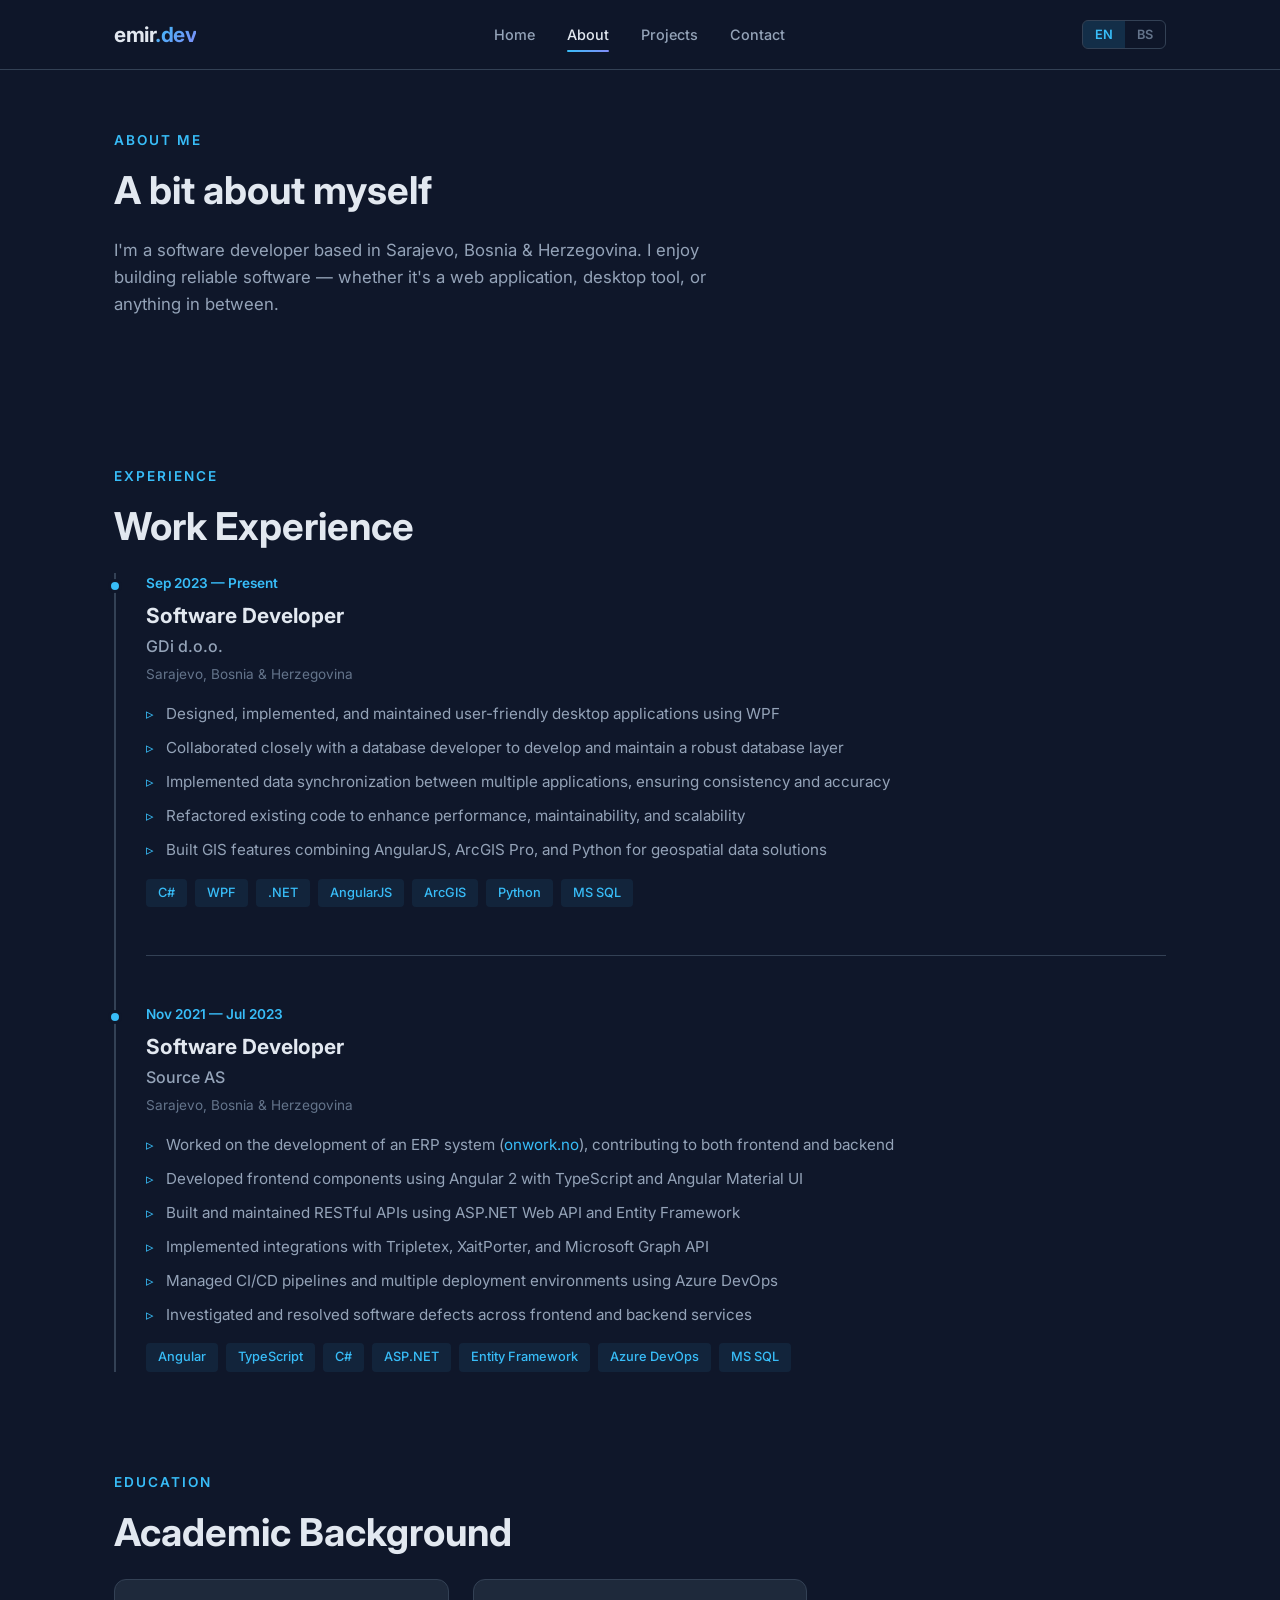
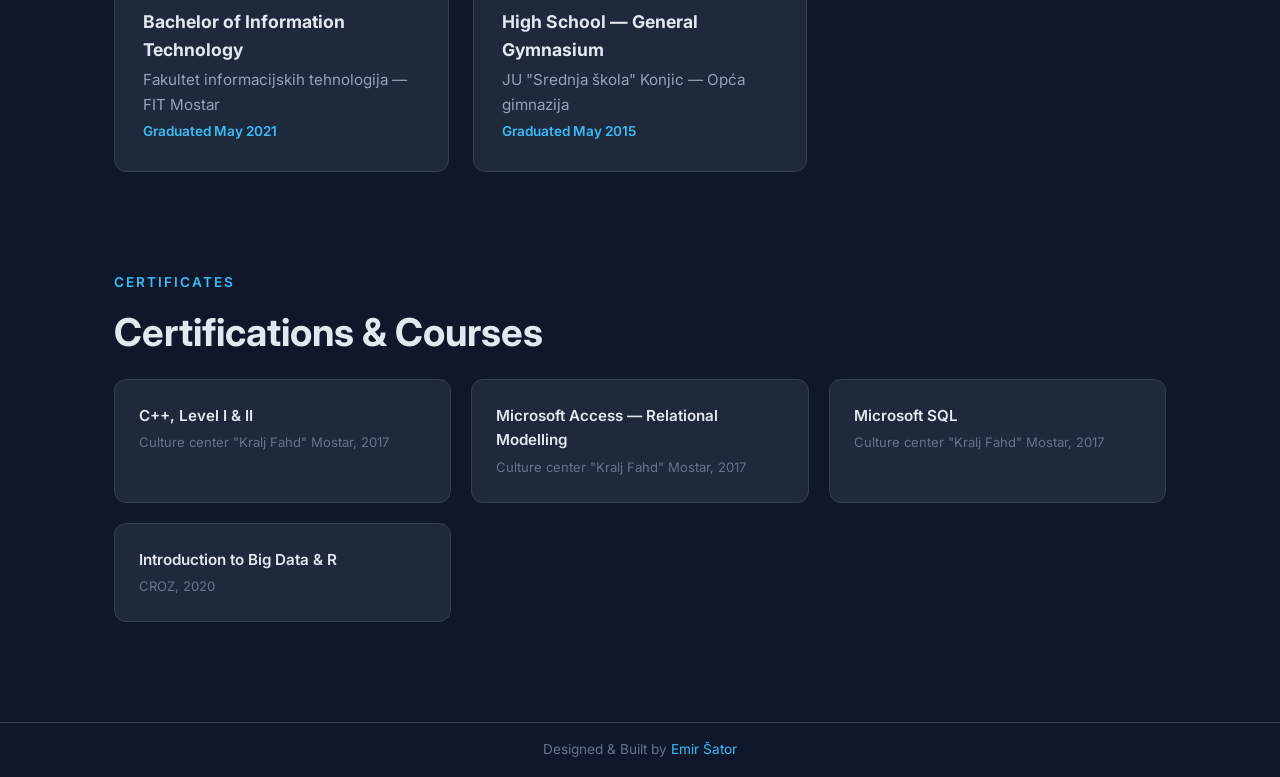
==== about.html @ c82bd1a4 "added portofolio project files" ====
<!DOCTYPE html>
<html lang="en">
<head>
  <meta charset="UTF-8">
  <meta name="viewport" content="width=device-width, initial-scale=1.0">
  <title>About — Emir Šator</title>
  <meta name="description" content="About Emir Šator — experience, education, and skills.">
  <link rel="stylesheet" href="css/style.css">
  <link rel="icon" href="data:image/svg+xml,<svg xmlns='http://www.w3.org/2000/svg' viewBox='0 0 100 100'><text y='.9em' font-size='90'>E</text></svg>">
</head>
<body>

  <!-- Navigation -->
  <nav class="navbar">
    <div class="container">
      <a href="index.html" class="nav-logo">emir<span>.dev</span></a>
      <div class="nav-links">
        <a href="index.html" data-i18n="nav.home">Home</a>
        <a href="about.html" data-i18n="nav.about">About</a>
        <a href="projects.html" data-i18n="nav.projects">Projects</a>
        <a href="contact.html" data-i18n="nav.contact">Contact</a>
      </div>
      <div class="nav-right">
        <div class="lang-switcher">
          <button class="lang-btn active" data-lang="en">EN</button>

          <button class="lang-btn" data-lang="bs">BS</button>
        </div>
        <button class="nav-toggle" aria-label="Toggle navigation">
          <span></span>
          <span></span>
          <span></span>
        </button>
      </div>
    </div>
  </nav>

  <!-- About Intro -->
  <section class="section section-first">
    <div class="container">
      <p class="section-label fade-in" data-i18n="about.label">About Me</p>
      <h1 class="section-title fade-in" data-i18n="about.title">A bit about myself</h1>
      <p class="section-subtitle fade-in" data-i18n="about.desc">
        I'm a software developer based in Sarajevo, Bosnia & Herzegovina. I enjoy building
        reliable software — whether it's a web application, desktop tool, or anything in between.
      </p>
    </div>
  </section>

  <!-- Experience -->
  <section class="section section-continuation">
    <div class="container">
      <p class="section-label fade-in" data-i18n="exp.label">Experience</p>
      <h2 class="section-title fade-in" data-i18n="exp.title">Work Experience</h2>

      <div class="timeline">
        <div class="timeline-item fade-in">
          <div class="timeline-date" data-i18n="exp.gdi.date">Sep 2023 — Present</div>
          <div class="timeline-role" data-i18n="exp.gdi.role">Software Developer</div>
          <div class="timeline-company">GDi d.o.o.</div>
          <div class="timeline-location" data-i18n="exp.gdi.location">Sarajevo, Bosnia & Herzegovina</div>
          <ul class="timeline-desc">
            <li data-i18n="exp.gdi.1">Designed, implemented, and maintained user-friendly desktop applications using WPF</li>
            <li data-i18n="exp.gdi.2">Collaborated closely with a database developer to develop and maintain a robust database layer</li>
            <li data-i18n="exp.gdi.3">Implemented data synchronization between multiple applications, ensuring consistency and accuracy</li>
            <li data-i18n="exp.gdi.4">Refactored existing code to enhance performance, maintainability, and scalability</li>
            <li data-i18n="exp.gdi.5">Built GIS features combining AngularJS, ArcGIS Pro, and Python for geospatial data solutions</li>
          </ul>
          <div class="timeline-tech">
            <span>C#</span>
            <span>WPF</span>
            <span>.NET</span>
            <span>AngularJS</span>
            <span>ArcGIS</span>
            <span>Python</span>
            <span>MS SQL</span>
          </div>
        </div>

        <div class="timeline-item fade-in">
          <div class="timeline-date" data-i18n="exp.source.date">Nov 2021 — Jul 2023</div>
          <div class="timeline-role" data-i18n="exp.source.role">Software Developer</div>
          <div class="timeline-company">Source AS</div>
          <div class="timeline-location" data-i18n="exp.source.location">Sarajevo, Bosnia & Herzegovina</div>
          <ul class="timeline-desc">
            <li data-i18n-html="exp.source.1">Worked on the development of an ERP system (<a href="https://www.onwork.no" target="_blank" rel="noopener">onwork.no</a>), contributing to both frontend and backend</li>
            <li data-i18n="exp.source.2">Developed frontend components using Angular 2 with TypeScript and Angular Material UI</li>
            <li data-i18n="exp.source.3">Built and maintained RESTful APIs using ASP.NET Web API and Entity Framework</li>
            <li data-i18n="exp.source.4">Implemented integrations with Tripletex, XaitPorter, and Microsoft Graph API</li>
            <li data-i18n="exp.source.5">Managed CI/CD pipelines and multiple deployment environments using Azure DevOps</li>
            <li data-i18n="exp.source.6">Investigated and resolved software defects across frontend and backend services</li>
          </ul>
          <div class="timeline-tech">
            <span>Angular</span>
            <span>TypeScript</span>
            <span>C#</span>
            <span>ASP.NET</span>
            <span>Entity Framework</span>
            <span>Azure DevOps</span>
            <span>MS SQL</span>
          </div>
        </div>
      </div>
    </div>
  </section>

  <!-- Education -->
  <section class="section section-continuation">
    <div class="container">
      <p class="section-label fade-in" data-i18n="edu.label">Education</p>
      <h2 class="section-title fade-in" data-i18n="edu.title">Academic Background</h2>

      <div class="education-grid">
        <div class="edu-card fade-in">
          <h3 data-i18n="edu.fit.degree">Bachelor of Information Technology</h3>
          <p class="school">Fakultet informacijskih tehnologija — FIT Mostar</p>
          <p class="year" data-i18n="edu.fit.year">Graduated May 2021</p>
        </div>
        <div class="edu-card fade-in">
          <h3 data-i18n="edu.hs.degree">High School — General Gymnasium</h3>
          <p class="school">JU "Srednja škola" Konjic — Opća gimnazija</p>
          <p class="year" data-i18n="edu.hs.year">Graduated May 2015</p>
        </div>
      </div>
    </div>
  </section>

  <!-- Certificates -->
  <section class="section section-continuation">
    <div class="container">
      <p class="section-label fade-in" data-i18n="cert.label">Certificates</p>
      <h2 class="section-title fade-in" data-i18n="cert.title">Certifications & Courses</h2>

      <div class="certs-grid">
        <div class="cert-card fade-in">
          <h4>C++, Level I & II</h4>
          <p>Culture center "Kralj Fahd" Mostar, 2017</p>
        </div>
        <div class="cert-card fade-in">
          <h4>Microsoft Access — Relational Modelling</h4>
          <p>Culture center "Kralj Fahd" Mostar, 2017</p>
        </div>
        <div class="cert-card fade-in">
          <h4>Microsoft SQL</h4>
          <p>Culture center "Kralj Fahd" Mostar, 2017</p>
        </div>
        <div class="cert-card fade-in">
          <h4>Introduction to Big Data & R</h4>
          <p>CROZ, 2020</p>
        </div>
      </div>
    </div>
  </section>

  <!-- Footer -->
  <footer class="footer">
    <div class="container">
      <p data-i18n-html="footer.credit">Designed & Built by <a href="https://github.com/emir-sator">Emir Šator</a></p>
    </div>
  </footer>

  <script src="js/main.js"></script>
</body>
</html>
---- css/style.css ----
/* ========================================
   Emir Šator — Portfolio
   ======================================== */

@import url('https://fonts.googleapis.com/css2?family=Inter:wght@300;400;500;600;700;800&display=swap');

/* ---------- CSS Variables ---------- */
:root {
  --bg-primary: #0f172a;
  --bg-secondary: #1e293b;
  --bg-card: #1e293b;
  --bg-card-hover: #334155;
  --text-primary: #e2e8f0;
  --text-secondary: #94a3b8;
  --text-muted: #64748b;
  --accent: #38bdf8;
  --accent-hover: #7dd3fc;
  --accent-glow: rgba(56, 189, 248, 0.15);
  --border: #334155;
  --gradient-start: #38bdf8;
  --gradient-end: #818cf8;
  --nav-height: 70px;
  --max-width: 1100px;
  --radius: 12px;
  --transition: 0.3s ease;
}

/* ---------- Reset ---------- */
*, *::before, *::after {
  margin: 0;
  padding: 0;
  box-sizing: border-box;
}

html {
  scroll-behavior: smooth;
  scroll-padding-top: var(--nav-height);
}

body {
  font-family: 'Inter', -apple-system, BlinkMacSystemFont, sans-serif;
  background: var(--bg-primary);
  color: var(--text-primary);
  line-height: 1.6;
  overflow-x: hidden;
}

a {
  color: var(--accent);
  text-decoration: none;
  transition: color var(--transition);
}

a:hover {
  color: var(--accent-hover);
}

img {
  max-width: 100%;
  display: block;
}

ul {
  list-style: none;
}

.container {
  width: 100%;
  max-width: var(--max-width);
  margin: 0 auto;
  padding: 0 24px;
}

/* ---------- Navigation ---------- */
.navbar {
  position: fixed;
  top: 0;
  left: 0;
  right: 0;
  height: var(--nav-height);
  background: rgba(15, 23, 42, 0.85);
  backdrop-filter: blur(12px);
  -webkit-backdrop-filter: blur(12px);
  border-bottom: 1px solid var(--border);
  z-index: 1000;
  display: flex;
  align-items: center;
}

.navbar .container {
  display: flex;
  align-items: center;
  justify-content: space-between;
}

.nav-logo {
  font-size: 1.3rem;
  font-weight: 700;
  color: var(--text-primary);
  letter-spacing: -0.5px;
}

.nav-logo span {
  background: linear-gradient(135deg, var(--gradient-start), var(--gradient-end));
  -webkit-background-clip: text;
  -webkit-text-fill-color: transparent;
  background-clip: text;
}

.nav-links {
  display: flex;
  gap: 32px;
  align-items: center;
}

.nav-links a {
  color: var(--text-secondary);
  font-size: 0.9rem;
  font-weight: 500;
  position: relative;
  padding: 4px 0;
}

.nav-links a::after {
  content: '';
  position: absolute;
  bottom: -2px;
  left: 0;
  width: 0;
  height: 2px;
  background: linear-gradient(90deg, var(--gradient-start), var(--gradient-end));
  border-radius: 1px;
  transition: width var(--transition);
}

.nav-links a:hover,
.nav-links a.active {
  color: var(--text-primary);
}

.nav-links a:hover::after,
.nav-links a.active::after {
  width: 100%;
}

.nav-right {
  display: flex;
  align-items: center;
  gap: 12px;
}

.nav-toggle {
  display: none;
  flex-direction: column;
  gap: 5px;
  cursor: pointer;
  background: none;
  border: none;
  padding: 4px;
}

.nav-toggle span {
  display: block;
  width: 24px;
  height: 2px;
  background: var(--text-primary);
  border-radius: 2px;
  transition: var(--transition);
}

/* ---------- Hero ---------- */
.hero {
  min-height: 100vh;
  display: flex;
  align-items: center;
  padding-top: var(--nav-height);
  position: relative;
  overflow: hidden;
}

.hero-compact {
  min-height: 100vh;
  padding-top: var(--nav-height);
  padding-bottom: 8px;
  display: flex;
  align-items: center;
}

.hero-compact .hero-content {
  max-width: 100%;
}

.hero-compact .hero-name {
  font-size: clamp(2rem, 5vw, 3rem);
  margin-bottom: 4px;
}

.hero-compact .hero-title {
  font-size: clamp(1rem, 2.5vw, 1.4rem);
  margin-bottom: 12px;
}

.hero-compact .hero-desc {
  font-size: 0.95rem;
  margin-bottom: 16px;
  line-height: 1.5;
}

.hero-compact .hero-greeting {
  margin-bottom: 6px;
}

.hero-compact .btn {
  padding: 10px 22px;
  font-size: 0.88rem;
}

.home-skills {
  margin-top: 80px;
}

.hero-compact .skills-grid {
  gap: 16px;
}

.hero-compact .skill-category {
  padding: 16px 20px;
}

.hero-compact .skill-category-icon {
  font-size: 1.3rem;
  margin-bottom: 8px;
}

.hero-compact .skill-category h3 {
  font-size: 0.95rem;
  margin-bottom: 10px;
}

.hero-compact .skill-tag {
  padding: 4px 10px;
  font-size: 0.78rem;
}

.hero-compact .skill-tags {
  gap: 6px;
}

.hero::before {
  content: '';
  position: absolute;
  top: -50%;
  right: -30%;
  width: 600px;
  height: 600px;
  background: radial-gradient(circle, var(--accent-glow) 0%, transparent 70%);
  pointer-events: none;
}

.hero-content {
  max-width: 700px;
}

.hero-greeting {
  font-size: 1rem;
  font-weight: 500;
  color: var(--accent);
  margin-bottom: 12px;
  letter-spacing: 1px;
}

.hero-name {
  font-size: clamp(2.5rem, 6vw, 4rem);
  font-weight: 800;
  line-height: 1.1;
  margin-bottom: 8px;
}

.hero-title {
  font-size: clamp(1.2rem, 3vw, 1.8rem);
  font-weight: 600;
  color: var(--text-secondary);
  margin-bottom: 24px;
}

.hero-desc {
  font-size: 1.05rem;
  color: var(--text-secondary);
  max-width: 540px;
  margin-bottom: 36px;
  line-height: 1.7;
}

.hero-buttons {
  display: flex;
  gap: 16px;
  flex-wrap: wrap;
}

.btn {
  display: inline-flex;
  align-items: center;
  gap: 8px;
  padding: 12px 28px;
  border-radius: 8px;
  font-size: 0.95rem;
  font-weight: 600;
  cursor: pointer;
  transition: all var(--transition);
  border: none;
  font-family: inherit;
}

.btn-primary {
  background: linear-gradient(135deg, var(--gradient-start), var(--gradient-end));
  color: var(--bg-primary);
}

.btn-primary:hover {
  transform: translateY(-2px);
  box-shadow: 0 8px 25px rgba(56, 189, 248, 0.3);
  color: var(--bg-primary);
}

.btn-outline {
  background: transparent;
  color: var(--accent);
  border: 1.5px solid var(--accent);
}

.btn-outline:hover {
  background: var(--accent-glow);
  transform: translateY(-2px);
  color: var(--accent);
}

/* ---------- Section Common ---------- */
.section {
  padding: 100px 0;
}

.section-first {
  padding-top: calc(var(--nav-height) + 60px);
}

.section-continuation {
  padding-top: 0;
}

.btn-full {
  width: 100%;
  justify-content: center;
}

.section-label {
  font-size: 0.85rem;
  font-weight: 600;
  color: var(--accent);
  text-transform: uppercase;
  letter-spacing: 2px;
  margin-bottom: 8px;
}

.section-title {
  font-size: clamp(1.8rem, 4vw, 2.4rem);
  font-weight: 700;
  margin-bottom: 16px;
}

.section-subtitle {
  font-size: 1.05rem;
  color: var(--text-secondary);
  max-width: 600px;
  margin-bottom: 48px;
}

/* ---------- Skills ---------- */
.skills-grid {
  display: grid;
  grid-template-columns: repeat(auto-fill, minmax(280px, 1fr));
  gap: 24px;
}

.skill-category {
  background: var(--bg-card);
  border: 1px solid var(--border);
  border-radius: var(--radius);
  padding: 28px;
  transition: all var(--transition);
}

.skill-category:hover {
  border-color: var(--accent);
  transform: translateY(-4px);
  box-shadow: 0 8px 30px rgba(0, 0, 0, 0.3);
}

.skill-category-icon {
  font-size: 1.8rem;
  margin-bottom: 16px;
}

.skill-category h3 {
  font-size: 1.1rem;
  font-weight: 600;
  margin-bottom: 16px;
}

.skill-tags {
  display: flex;
  flex-wrap: wrap;
  gap: 8px;
}

.skill-tag {
  padding: 6px 14px;
  background: rgba(56, 189, 248, 0.1);
  border: 1px solid rgba(56, 189, 248, 0.2);
  border-radius: 20px;
  font-size: 0.82rem;
  color: var(--accent);
  font-weight: 500;
}

/* ---------- Experience Timeline ---------- */
.timeline {
  position: relative;
  padding-left: 32px;
}

.timeline::before {
  content: '';
  position: absolute;
  left: 0;
  top: 0;
  bottom: 0;
  width: 2px;
  background: var(--border);
}

.timeline-item {
  position: relative;
  margin-bottom: 48px;
  padding-bottom: 48px;
  border-bottom: 1px solid var(--border);
}

.timeline-item:last-child {
  margin-bottom: 0;
  padding-bottom: 0;
  border-bottom: none;
}

.timeline-item::before {
  content: '';
  position: absolute;
  left: -38px;
  top: 6px;
  width: 14px;
  height: 14px;
  background: var(--accent);
  border-radius: 50%;
  border: 3px solid var(--bg-primary);
}

.timeline-date {
  font-size: 0.85rem;
  color: var(--accent);
  font-weight: 600;
  margin-bottom: 4px;
}

.timeline-role {
  font-size: 1.3rem;
  font-weight: 700;
  margin-bottom: 2px;
}

.timeline-company {
  font-size: 1rem;
  color: var(--text-secondary);
  font-weight: 500;
  margin-bottom: 4px;
}

.timeline-location {
  font-size: 0.85rem;
  color: var(--text-muted);
  margin-bottom: 16px;
}

.timeline-desc {
  color: var(--text-secondary);
  font-size: 0.95rem;
  line-height: 1.7;
}

.timeline-desc li {
  margin-bottom: 8px;
  padding-left: 20px;
  position: relative;
}

.timeline-desc li::before {
  content: '▹';
  position: absolute;
  left: 0;
  color: var(--accent);
}

.timeline-tech {
  display: flex;
  flex-wrap: wrap;
  gap: 8px;
  margin-top: 16px;
}

.timeline-tech span {
  padding: 4px 12px;
  background: rgba(56, 189, 248, 0.08);
  border-radius: 4px;
  font-size: 0.8rem;
  color: var(--accent);
  font-weight: 500;
}

/* ---------- Education ---------- */
.education-grid {
  display: grid;
  grid-template-columns: repeat(auto-fill, minmax(320px, 1fr));
  gap: 24px;
}

.edu-card {
  background: var(--bg-card);
  border: 1px solid var(--border);
  border-radius: var(--radius);
  padding: 28px;
  transition: all var(--transition);
}

.edu-card:hover {
  border-color: var(--accent);
  transform: translateY(-4px);
}

.edu-card h3 {
  font-size: 1.1rem;
  font-weight: 700;
  margin-bottom: 4px;
}

.edu-card .school {
  font-size: 0.95rem;
  color: var(--text-secondary);
  margin-bottom: 4px;
}

.edu-card .year {
  font-size: 0.85rem;
  color: var(--accent);
  font-weight: 600;
}

/* ---------- Projects ---------- */
.projects-grid {
  display: grid;
  grid-template-columns: repeat(auto-fill, minmax(340px, 1fr));
  gap: 28px;
}

.project-card {
  background: var(--bg-card);
  border: 1px solid var(--border);
  border-radius: var(--radius);
  overflow: hidden;
  transition: all var(--transition);
  display: flex;
  flex-direction: column;
}

.project-card:hover {
  border-color: var(--accent);
  transform: translateY(-6px);
  box-shadow: 0 12px 40px rgba(0, 0, 0, 0.3);
}

.project-image {
  width: 100%;
  height: 200px;
  background: var(--bg-secondary);
  display: flex;
  align-items: center;
  justify-content: center;
  font-size: 3rem;
  border-bottom: 1px solid var(--border);
  overflow: hidden;
}

.project-image img {
  width: auto;
  height: 60%;
  max-width: 80%;
  object-fit: contain;
}

.project-body {
  padding: 24px;
  flex: 1;
  display: flex;
  flex-direction: column;
}

.project-type {
  font-size: 0.8rem;
  color: var(--accent);
  font-weight: 600;
  text-transform: uppercase;
  letter-spacing: 1px;
  margin-bottom: 8px;
}

.project-body h3 {
  font-size: 1.25rem;
  font-weight: 700;
  margin-bottom: 12px;
}

.project-body p {
  color: var(--text-secondary);
  font-size: 0.92rem;
  line-height: 1.65;
  margin-bottom: 20px;
  flex: 1;
}

.project-tech {
  display: flex;
  flex-wrap: wrap;
  gap: 8px;
  margin-bottom: 20px;
}

.project-tech span {
  padding: 4px 12px;
  background: rgba(56, 189, 248, 0.08);
  border-radius: 4px;
  font-size: 0.78rem;
  color: var(--accent);
  font-weight: 500;
}

.project-links {
  display: flex;
  gap: 16px;
}

.project-links a {
  display: inline-flex;
  align-items: center;
  gap: 6px;
  font-size: 0.85rem;
  font-weight: 500;
}

.project-links a svg {
  width: 18px;
  height: 18px;
}

/* ---------- Certificates ---------- */
.certs-grid {
  display: grid;
  grid-template-columns: repeat(auto-fill, minmax(260px, 1fr));
  gap: 20px;
}

.cert-card {
  background: var(--bg-card);
  border: 1px solid var(--border);
  border-radius: var(--radius);
  padding: 24px;
  transition: all var(--transition);
}

.cert-card:hover {
  border-color: var(--accent);
}

.cert-card h4 {
  font-size: 0.95rem;
  font-weight: 600;
  margin-bottom: 4px;
}

.cert-card p {
  font-size: 0.82rem;
  color: var(--text-muted);
}

/* ---------- Contact ---------- */
.contact-grid {
  display: grid;
  grid-template-columns: 1fr 1fr;
  gap: 72px;
  align-items: center;
}

.contact-info {
  display: flex;
  flex-direction: column;
  gap: 24px;
}

.contact-item {
  display: flex;
  align-items: flex-start;
  gap: 16px;
}

.contact-icon {
  width: 48px;
  height: 48px;
  background: var(--accent-glow);
  border-radius: 12px;
  display: flex;
  align-items: center;
  justify-content: center;
  flex-shrink: 0;
}

.contact-icon svg {
  width: 22px;
  height: 22px;
  fill: var(--accent);
}

.contact-item h4 {
  font-size: 0.95rem;
  font-weight: 600;
  margin-bottom: 2px;
}

.contact-item p,
.contact-item a {
  font-size: 0.9rem;
  color: var(--text-secondary);
}

.social-links {
  display: flex;
  gap: 16px;
  margin-top: 16px;
}

.social-link {
  width: 44px;
  height: 44px;
  border: 1px solid var(--border);
  border-radius: 10px;
  display: flex;
  align-items: center;
  justify-content: center;
  transition: all var(--transition);
}

.social-link:hover {
  border-color: var(--accent);
  background: var(--accent-glow);
  transform: translateY(-2px);
}

.social-link svg {
  width: 20px;
  height: 20px;
  fill: var(--text-secondary);
  transition: fill var(--transition);
}

.social-link:hover svg {
  fill: var(--accent);
}

.contact-form {
  display: flex;
  flex-direction: column;
  gap: 16px;
}

.form-group {
  display: flex;
  flex-direction: column;
  gap: 6px;
}

.form-group label {
  font-size: 0.85rem;
  font-weight: 500;
  color: var(--text-secondary);
}

.form-group input,
.form-group textarea {
  background: var(--bg-secondary);
  border: 1px solid var(--border);
  border-radius: 8px;
  padding: 12px 16px;
  color: var(--text-primary);
  font-family: inherit;
  font-size: 0.92rem;
  outline: none;
  transition: border-color var(--transition);
}

.form-group input:focus,
.form-group textarea:focus {
  border-color: var(--accent);
}

.form-group textarea {
  resize: vertical;
  min-height: 120px;
}

/* ---------- Form Validation ---------- */
.form-group label .required {
  color: #ef4444;
  margin-left: 2px;
}

.form-group input:invalid:not(:placeholder-shown),
.form-group textarea:invalid:not(:placeholder-shown),
.submitted .form-group input:invalid,
.submitted .form-group textarea:invalid {
  border-color: #ef4444;
}

.form-group input:valid:not(:placeholder-shown),
.form-group textarea:valid:not(:placeholder-shown) {
  border-color: #22c55e;
}

.form-error {
  font-size: 0.78rem;
  color: #ef4444;
  display: none;
}

.form-group input:invalid:not(:placeholder-shown) ~ .form-error,
.form-group textarea:invalid:not(:placeholder-shown) ~ .form-error,
.submitted .form-group input:invalid ~ .form-error,
.submitted .form-group textarea:invalid ~ .form-error {
  display: block;
}

.form-success {
  background: var(--accent-glow);
  border: 1px solid var(--accent);
  border-radius: var(--radius);
  padding: 14px 24px;
  color: var(--accent);
  text-align: center;
  font-weight: 600;
  font-size: 0.92rem;
  display: none;
  max-width: fit-content;
  margin: 0 auto;
}

.form-success.show {
  display: block;
}

/* ---------- Language Switcher ---------- */
.lang-switcher {
  display: flex;
  align-items: center;
  gap: 0;
  border: 1px solid var(--border);
  border-radius: 6px;
  overflow: hidden;
}

.lang-divider {
  color: var(--text-muted);
  font-size: 0.8rem;
  user-select: none;
}

.lang-btn {
  background: transparent;
  border: none;
  border-radius: 0;
  padding: 6px 12px;
  transition: all var(--transition);
  font-size: 0.8rem;
  font-weight: 600;
  color: var(--text-muted);
  cursor: pointer;
  font-family: inherit;
  transition: all var(--transition);
}

.lang-btn:hover {
  color: var(--text-primary);
}

.lang-btn.active {
  color: var(--accent);
  background: var(--accent-glow);
}

/* ---------- Footer ---------- */
.footer {
  padding: 16px 0;
  border-top: 1px solid var(--border);
  text-align: center;
}

.footer p {
  font-size: 0.85rem;
  color: var(--text-muted);
}

.footer a {
  color: var(--accent);
}

/* ---------- Animations ---------- */
.fade-in {
  opacity: 0;
  transform: translateY(24px);
  transition: opacity 0.6s ease, transform 0.6s ease;
}

.fade-in.visible {
  opacity: 1;
  transform: translateY(0);
}

/* ---------- Responsive ---------- */
@media (max-width: 680px) {
  .nav-links {
    position: fixed;
    top: var(--nav-height);
    left: 0;
    right: 0;
    background: rgba(15, 23, 42, 0.98);
    backdrop-filter: blur(12px);
    flex-direction: column;
    padding: 24px;
    gap: 20px;
    border-bottom: 1px solid var(--border);
    display: none;
  }

  .nav-links.open {
    display: flex;
  }

  .nav-toggle {
    display: flex;
  }

  .nav-toggle.active span:nth-child(1) {
    transform: rotate(45deg) translate(5px, 5px);
  }

  .nav-toggle.active span:nth-child(2) {
    opacity: 0;
  }

  .nav-toggle.active span:nth-child(3) {
    transform: rotate(-45deg) translate(5px, -5px);
  }

  .hero {
    padding-top: calc(var(--nav-height) + 32px);
    min-height: auto;
    padding-bottom: 64px;
  }

  .section {
    padding: 64px 0;
  }

  .hero-buttons {
    flex-direction: column;
  }

  .btn {
    justify-content: center;
  }

  .contact-grid {
    grid-template-columns: 1fr;
  }

  .projects-grid {
    grid-template-columns: 1fr;
  }

  .timeline {
    padding-left: 24px;
  }

  .timeline-item::before {
    left: -30px;
    width: 12px;
    height: 12px;
  }

  .home-skills {
    margin-top: 20px;
  }
}

@media (max-width: 480px) {
  .hero-name {
    font-size: 2rem;
  }

  .skills-grid {
    grid-template-columns: 1fr;
  }

  .education-grid {
    grid-template-columns: 1fr;
  }

  .certs-grid {
    grid-template-columns: 1fr;
  }
}
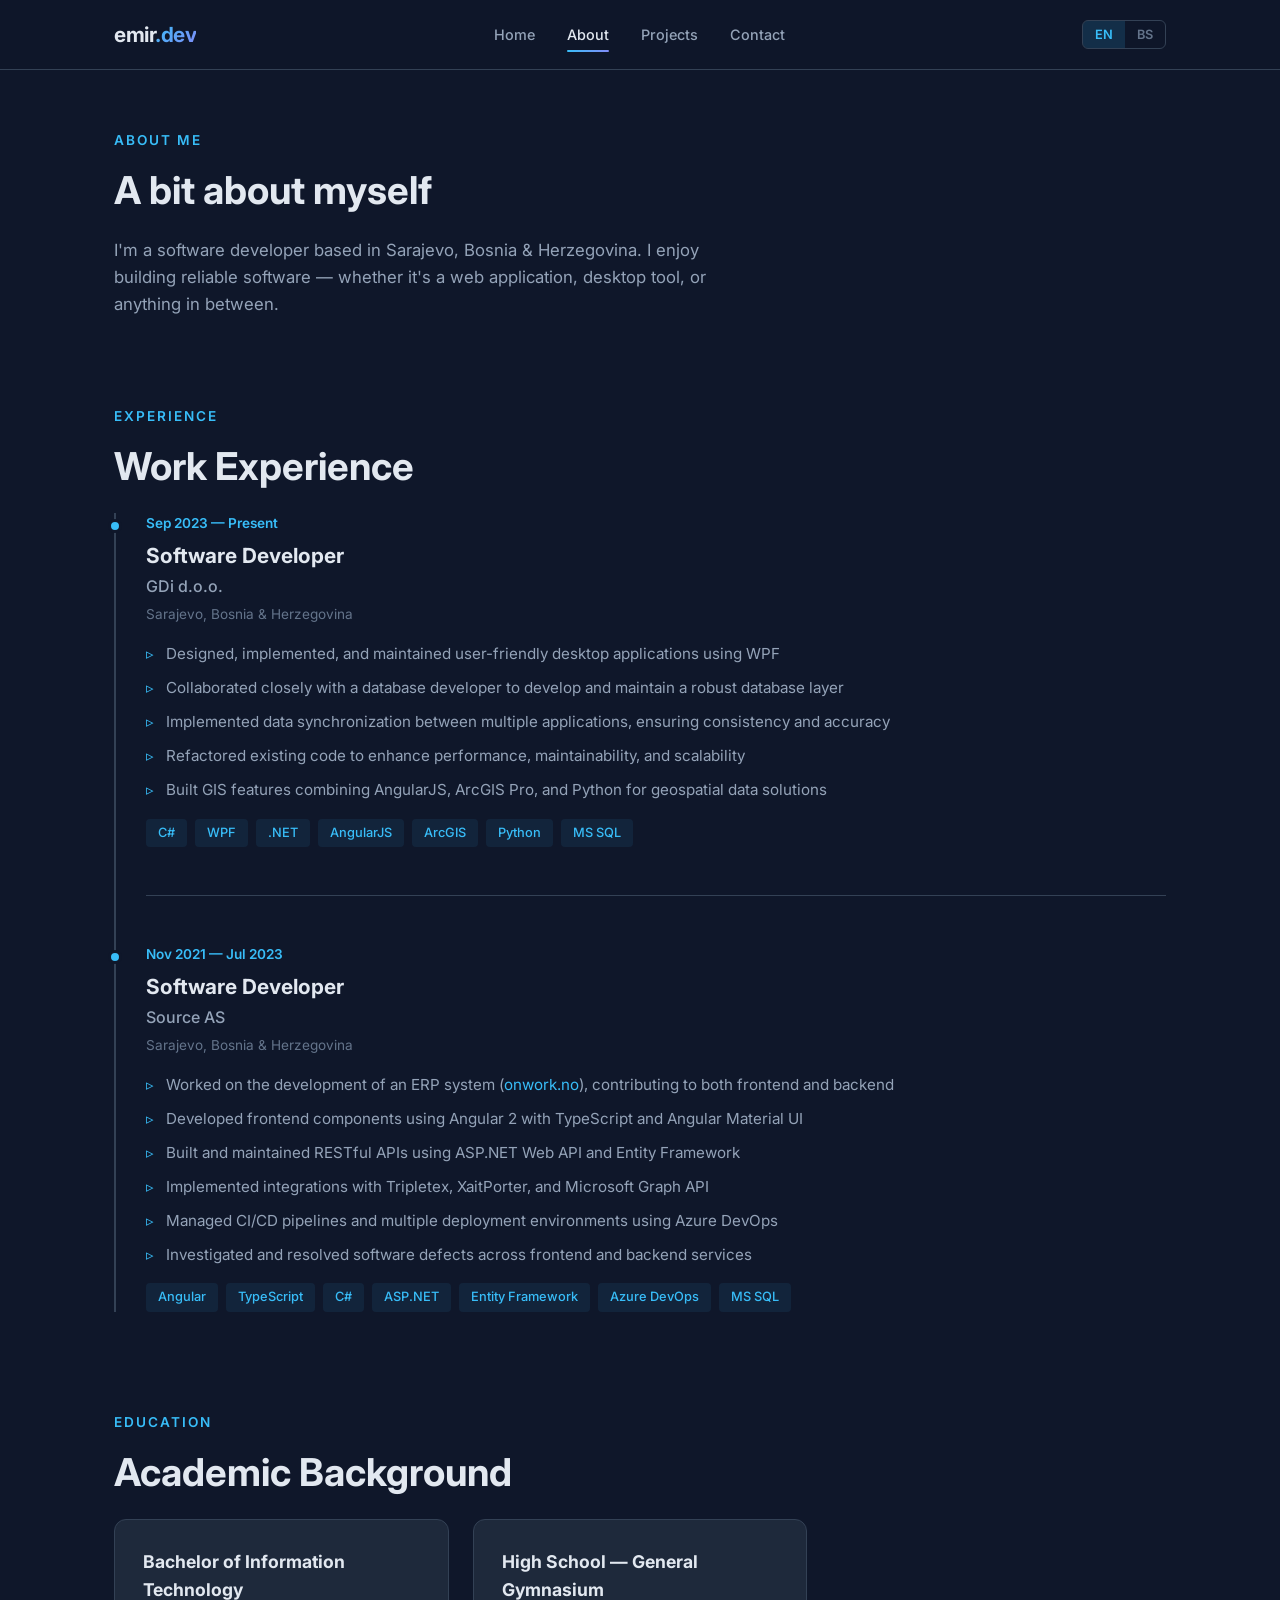
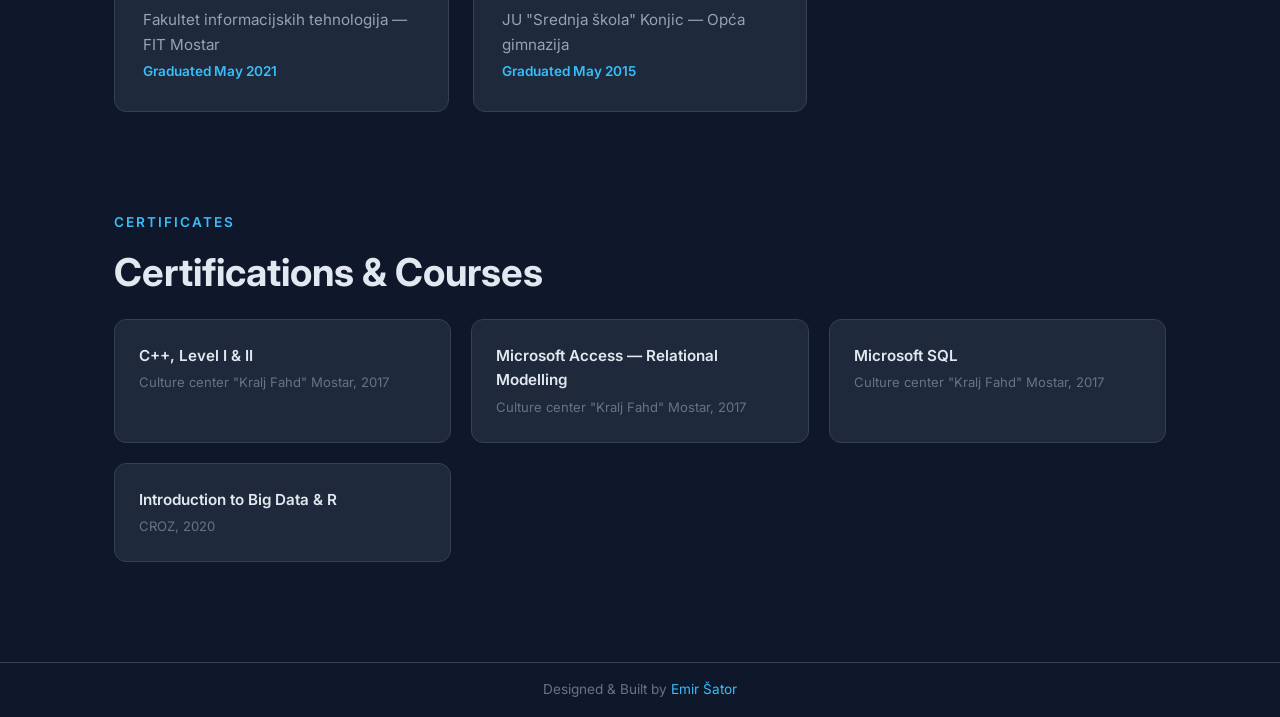
==== commit 0a9949d1: "SEO optimization" ====
--- a/about.html
+++ b/about.html
@@ -5,6 +5,11 @@
   <meta name="viewport" content="width=device-width, initial-scale=1.0">
   <title>About — Emir Šator</title>
   <meta name="description" content="About Emir Šator — experience, education, and skills.">
+  <meta name="author" content="Emir Šator">
+  <meta property="og:title" content="About — Emir Šator">
+  <meta property="og:description" content="Experience, education, and skills of Emir Šator.">
+  <meta property="og:url" content="https://emir-sator.github.io/about.html">
+  <link rel="canonical" href="https://emir-sator.github.io/about.html">
   <link rel="stylesheet" href="css/style.css">
   <link rel="icon" href="data:image/svg+xml,<svg xmlns='http://www.w3.org/2000/svg' viewBox='0 0 100 100'><text y='.9em' font-size='90'>E</text></svg>">
 </head>
--- a/css/style.css
+++ b/css/style.css
@@ -329,9 +329,9 @@
 }
 
 .btn-outline:hover {
-  background: var(--accent-glow);
-  transform: translateY(-2px);
-  color: var(--accent);
+  background: var(--accent);
+  border-color: var(--accent);
+  color: var(--bg-primary);
 }
 
 /* ---------- Section Common ---------- */
@@ -341,6 +341,7 @@
 
 .section-first {
   padding-top: calc(var(--nav-height) + 60px);
+  padding-bottom: 40px;
 }
 
 .section-continuation {
@@ -722,17 +723,20 @@
   width: 48px;
   height: 48px;
   background: var(--accent-glow);
+  border: 1px solid rgba(56, 189, 248, 0.2);
   border-radius: 12px;
   display: flex;
   align-items: center;
   justify-content: center;
   flex-shrink: 0;
+  transition: all var(--transition);
 }
 
 .contact-icon svg {
   width: 22px;
   height: 22px;
-  fill: var(--accent);
+  stroke: var(--accent);
+  fill: none;
 }
 
 .contact-item h4 {
@@ -765,9 +769,10 @@
 }
 
 .social-link:hover {
-  border-color: var(--accent);
-  background: var(--accent-glow);
-  transform: translateY(-2px);
+  border-color: transparent;
+  background: linear-gradient(135deg, var(--gradient-start), var(--gradient-end));
+  transform: translateY(-4px) scale(1.1);
+  box-shadow: 0 8px 24px rgba(56, 189, 248, 0.3);
 }
 
 .social-link svg {
@@ -778,7 +783,7 @@
 }
 
 .social-link:hover svg {
-  fill: var(--accent);
+  fill: var(--bg-primary);
 }
 
 .contact-form {
@@ -948,8 +953,8 @@
     background: rgba(15, 23, 42, 0.98);
     backdrop-filter: blur(12px);
     flex-direction: column;
-    padding: 24px;
-    gap: 20px;
+    padding: 32px 24px;
+    gap: 24px;
     border-bottom: 1px solid var(--border);
     display: none;
   }
@@ -984,6 +989,10 @@
     padding: 64px 0;
   }
 
+  .section-first {
+    padding-top: calc(var(--nav-height) + 40px);
+  }
+
   .hero-buttons {
     flex-direction: column;
   }
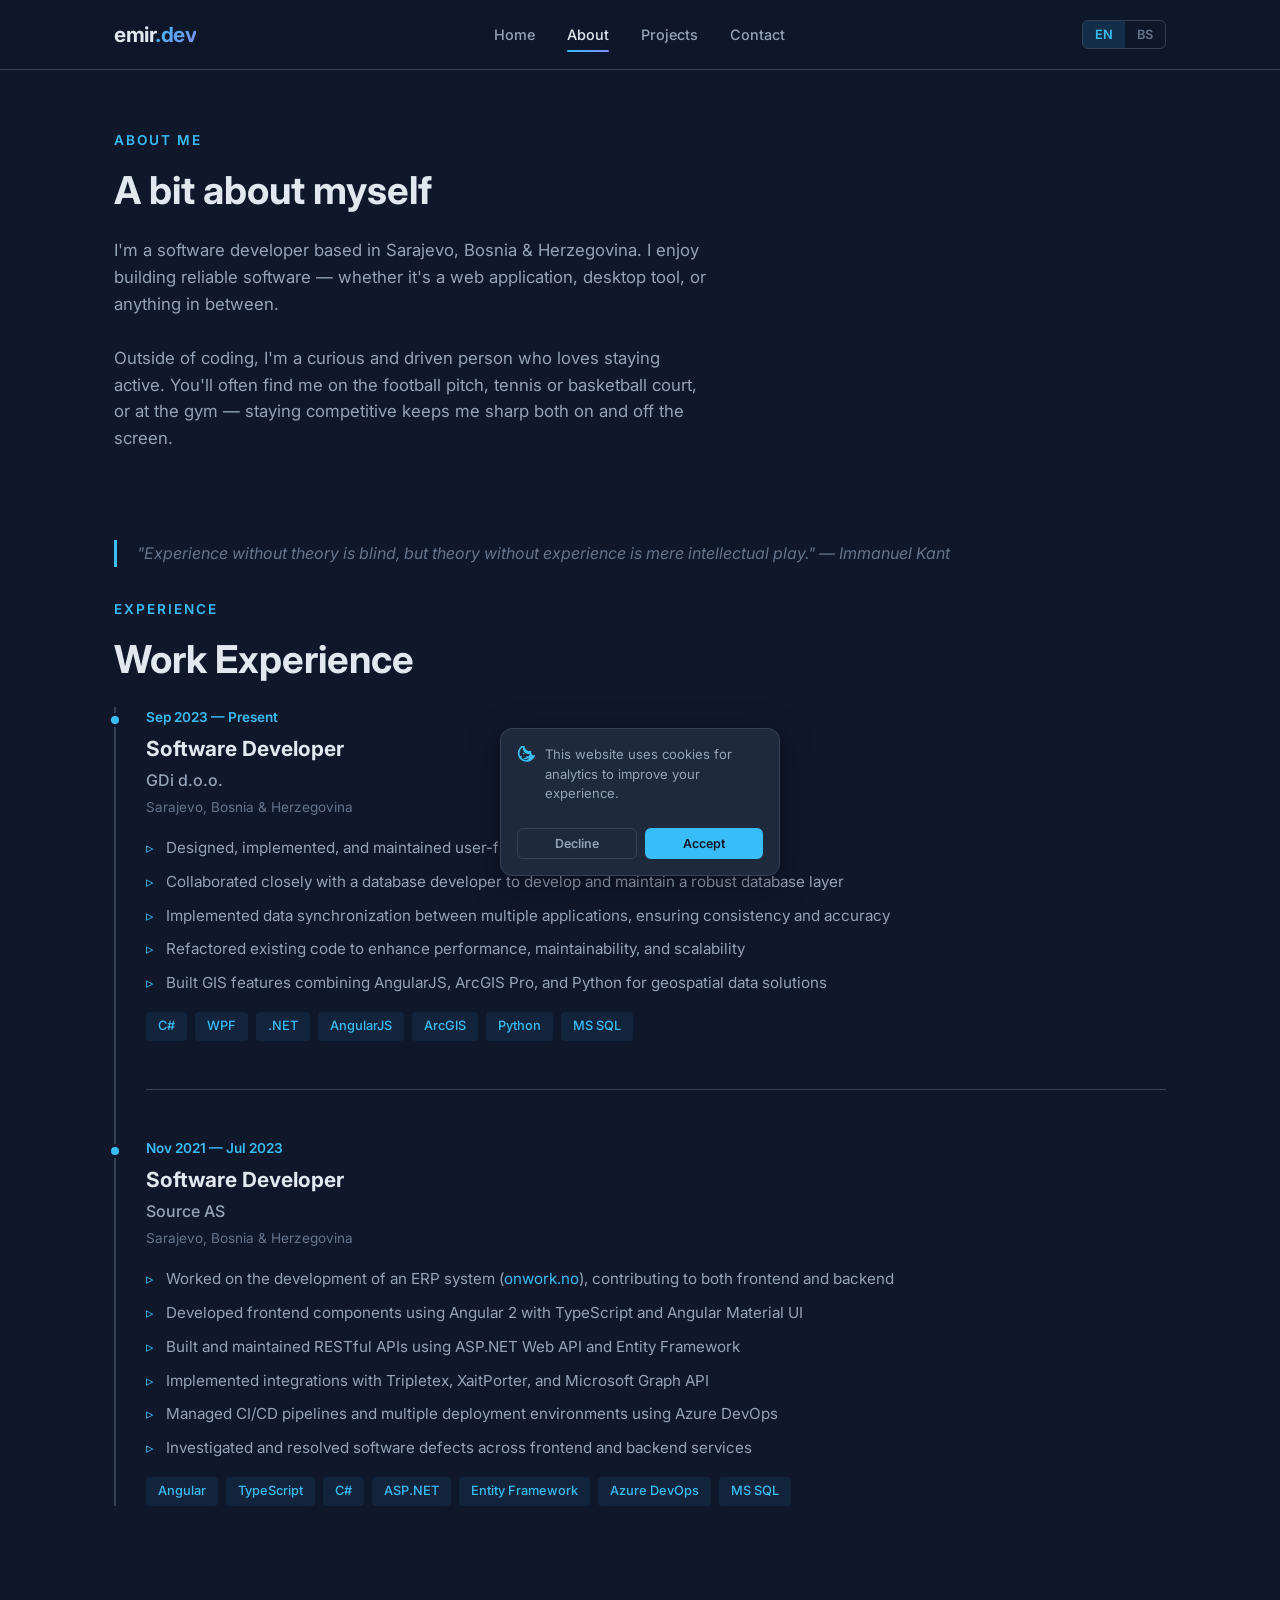
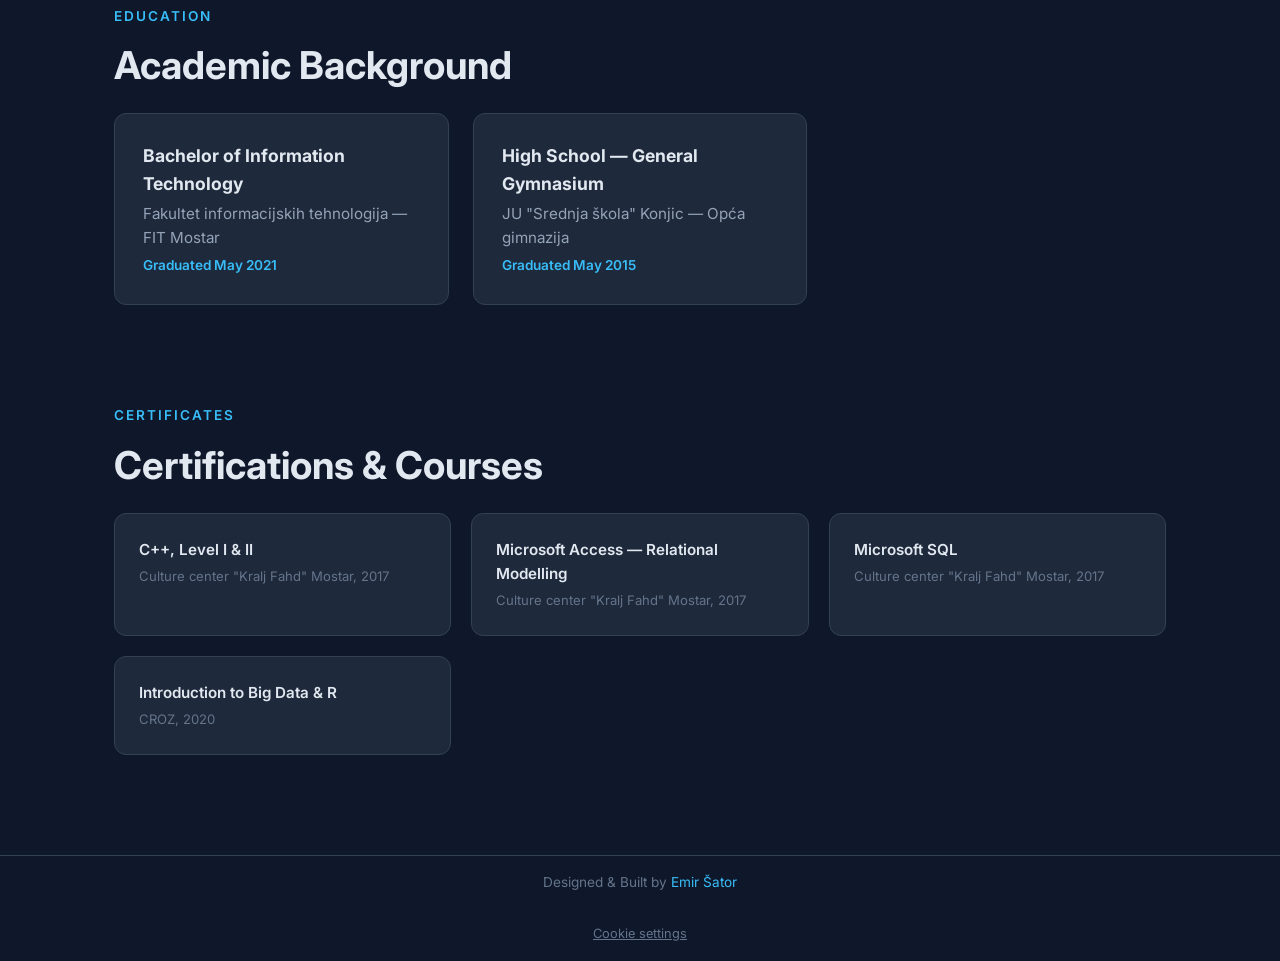
==== commit 00353cec: "added new stuff for pages, SEO changes" ====
--- a/about.html
+++ b/about.html
@@ -4,7 +4,8 @@
   <meta charset="UTF-8">
   <meta name="viewport" content="width=device-width, initial-scale=1.0">
   <title>About — Emir Šator</title>
-  <meta name="description" content="About Emir Šator — experience, education, and skills.">
+  <meta name="description" content="About Emir Šator (Emir Sator) — experience, education, and skills.">
+  <meta name="keywords" content="Emir Šator, Emir Sator, Software Developer, About, Experience, Education, Skills">
   <meta name="author" content="Emir Šator">
   <meta property="og:title" content="About — Emir Šator">
   <meta property="og:description" content="Experience, education, and skills of Emir Šator.">
@@ -45,9 +46,9 @@
     <div class="container">
       <p class="section-label fade-in" data-i18n="about.label">About Me</p>
       <h1 class="section-title fade-in" data-i18n="about.title">A bit about myself</h1>
-      <p class="section-subtitle fade-in" data-i18n="about.desc">
+      <p class="section-subtitle fade-in" data-i18n-html="about.desc">
         I'm a software developer based in Sarajevo, Bosnia & Herzegovina. I enjoy building
-        reliable software — whether it's a web application, desktop tool, or anything in between.
+        reliable software — whether it's a web application, desktop tool, or anything in between.<br><br>Outside of coding, I'm a curious and driven person who loves staying active. You'll often find me on the football pitch, tennis or basketball court, or at the gym — staying competitive keeps me sharp both on and off the screen.
       </p>
     </div>
   </section>
@@ -55,6 +56,7 @@
   <!-- Experience -->
   <section class="section section-continuation">
     <div class="container">
+      <blockquote class="section-quote fade-in" data-i18n="exp.quote">"Experience without theory is blind, but theory without experience is mere intellectual play." — Immanuel Kant</blockquote>
       <p class="section-label fade-in" data-i18n="exp.label">Experience</p>
       <h2 class="section-title fade-in" data-i18n="exp.title">Work Experience</h2>
 
--- a/css/style.css
+++ b/css/style.css
@@ -219,6 +219,13 @@
   margin-top: 80px;
 }
 
+.home-skills-title {
+  font-size: clamp(1.4rem, 3vw, 1.8rem);
+  font-weight: 700;
+  margin-bottom: 24px;
+  color: var(--text-primary);
+}
+
 .hero-compact .skills-grid {
   gap: 16px;
 }
@@ -295,6 +302,14 @@
   display: flex;
   gap: 16px;
   flex-wrap: wrap;
+  align-items: center;
+  margin-top: 50px;
+}
+
+.hero-hint {
+  font-size: 0.78rem;
+  color: var(--text-muted);
+  font-style: italic;
 }
 
 .btn {
@@ -373,6 +388,17 @@
   color: var(--text-secondary);
   max-width: 600px;
   margin-bottom: 48px;
+}
+
+/* ---------- Quote ---------- */
+.section-quote {
+  font-size: 1rem;
+  font-style: italic;
+  color: var(--text-muted);
+  border-left: 3px solid var(--accent);
+  padding-left: 20px;
+  margin-bottom: 32px;
+  line-height: 1.7;
 }
 
 /* ---------- Skills ---------- */
@@ -929,6 +955,240 @@
 
 .footer a {
   color: var(--accent);
+}
+
+/* ---------- Cookie Consent ---------- */
+.cookie-banner {
+  position: fixed;
+  bottom: 0;
+  left: 0;
+  right: 0;
+  background: var(--bg-secondary);
+  border-top: 1px solid var(--border);
+  padding: 16px 24px;
+  z-index: 2000;
+  display: none;
+  animation: slideUp 0.3s ease;
+}
+
+.cookie-banner.show {
+  display: block;
+}
+
+@keyframes slideUp {
+  from { transform: translateY(100%); }
+  to { transform: translateY(0); }
+}
+
+.cookie-banner .container {
+  display: flex;
+  align-items: center;
+  justify-content: space-between;
+  gap: 24px;
+  flex-wrap: wrap;
+}
+
+.cookie-text {
+  font-size: 0.88rem;
+  color: var(--text-secondary);
+  flex: 1;
+  min-width: 200px;
+}
+
+.cookie-text a {
+  color: var(--accent);
+  text-decoration: underline;
+}
+
+.cookie-buttons {
+  display: flex;
+  gap: 10px;
+  flex-shrink: 0;
+}
+
+.cookie-btn {
+  padding: 8px 20px;
+  border-radius: 6px;
+  font-size: 0.82rem;
+  font-weight: 600;
+  cursor: pointer;
+  border: none;
+  font-family: inherit;
+  transition: all var(--transition);
+}
+
+.cookie-btn-accept {
+  background: var(--accent);
+  color: var(--bg-primary);
+}
+
+.cookie-btn-accept:hover:not(:disabled) {
+  background: var(--accent-hover);
+}
+
+.cookie-btn-decline {
+  background: transparent;
+  color: var(--text-secondary);
+  border: 1px solid var(--border);
+}
+
+.cookie-btn-decline:hover:not(:disabled) {
+  border-color: var(--text-secondary);
+  color: var(--text-primary);
+}
+
+.cookie-btn:disabled {
+  opacity: 0.35;
+  cursor: not-allowed;
+}
+
+.cookie-settings {
+  background: none;
+  border: none;
+  color: var(--text-muted);
+  font-size: 0.8rem;
+  cursor: pointer;
+  font-family: inherit;
+  padding: 0;
+  transition: color var(--transition);
+  text-decoration: underline;
+}
+
+.cookie-settings:hover {
+  color: var(--accent);
+}
+
+/* ---------- Cookie Floating Button (mobile) ---------- */
+.cookie-fab {
+  display: none;
+  position: fixed;
+  bottom: 16px;
+  right: 16px;
+  width: 42px;
+  height: 42px;
+  border-radius: 50%;
+  background: var(--bg-secondary);
+  border: 1px solid var(--border);
+  color: var(--text-secondary);
+  cursor: pointer;
+  z-index: 1999;
+  align-items: center;
+  justify-content: center;
+  box-shadow: 0 4px 16px rgba(0, 0, 0, 0.3);
+  transition: all var(--transition);
+  font-family: inherit;
+  padding: 0;
+}
+
+.cookie-fab:hover {
+  border-color: var(--accent);
+  color: var(--accent);
+}
+
+.cookie-fab svg {
+  width: 20px;
+  height: 20px;
+  fill: currentColor;
+}
+
+.cookie-popup {
+  position: fixed;
+  bottom: 24px;
+  left: 50%;
+  transform: translateX(-50%) translateY(12px);
+  background: var(--bg-secondary);
+  border: 1px solid var(--border);
+  border-radius: var(--radius);
+  padding: 16px;
+  z-index: 2001;
+  width: 280px;
+  box-shadow: 0 8px 32px rgba(0, 0, 0, 0.4);
+  opacity: 0;
+  visibility: hidden;
+  transition: opacity 0.25s ease, transform 0.25s ease, visibility 0.25s ease;
+  pointer-events: none;
+}
+
+.cookie-popup.show {
+  opacity: 1;
+  visibility: visible;
+  transform: translateX(-50%) translateY(0);
+  pointer-events: auto;
+}
+
+.cookie-popup-text {
+  font-size: 0.82rem;
+  color: var(--text-secondary);
+  margin-bottom: 12px;
+  line-height: 1.5;
+  display: flex;
+  align-items: flex-start;
+  gap: 8px;
+}
+
+.cookie-popup-icon {
+  width: 20px;
+  height: 20px;
+  fill: var(--accent);
+  flex-shrink: 0;
+  margin-top: 1px;
+}
+
+.cookie-popup-status {
+  font-size: 0.75rem;
+  color: var(--text-muted);
+  margin-bottom: 12px;
+  display: flex;
+  align-items: center;
+  gap: 6px;
+}
+
+.cookie-popup-status .dot {
+  width: 8px;
+  height: 8px;
+  border-radius: 50%;
+  display: inline-block;
+}
+
+.cookie-popup-status .dot.accepted { background: #22c55e; }
+.cookie-popup-status .dot.declined { background: #ef4444; }
+
+.cookie-popup-buttons {
+  display: flex;
+  gap: 8px;
+}
+
+.cookie-popup-buttons .cookie-btn {
+  flex: 1;
+  padding: 7px 0;
+  font-size: 0.78rem;
+  text-align: center;
+}
+
+@media (max-width: 680px) {
+  .cookie-fab {
+    display: flex;
+  }
+
+  .cookie-banner {
+    display: none !important;
+  }
+
+  .cookie-settings {
+    display: none;
+  }
+
+  .cookie-popup {
+    left: auto;
+    right: 16px;
+    bottom: 68px;
+    transform: translateY(12px);
+    width: 240px;
+  }
+
+  .cookie-popup.show {
+    transform: translateY(0);
+  }
 }
 
 /* ---------- Animations ---------- */
@@ -1020,7 +1280,7 @@
   }
 
   .home-skills {
-    margin-top: 20px;
+    margin-top: 30px;
   }
 }
 
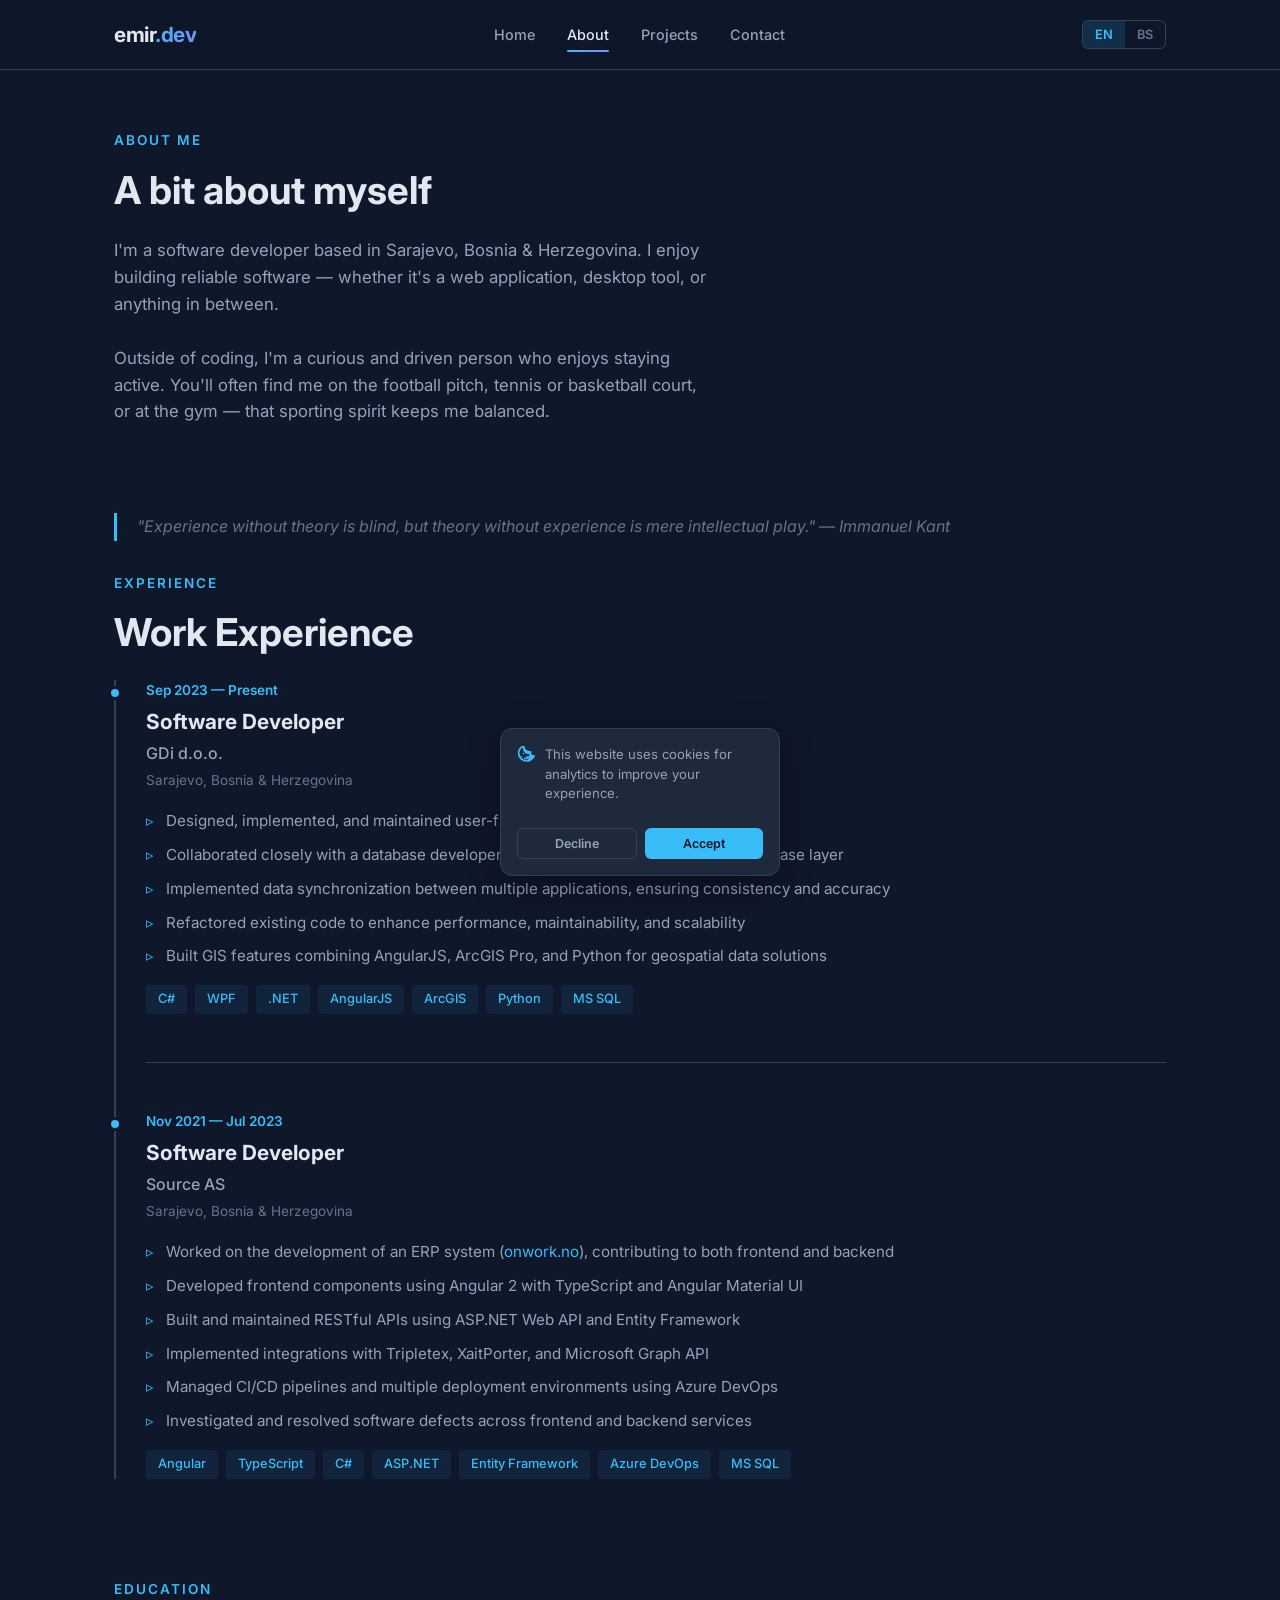
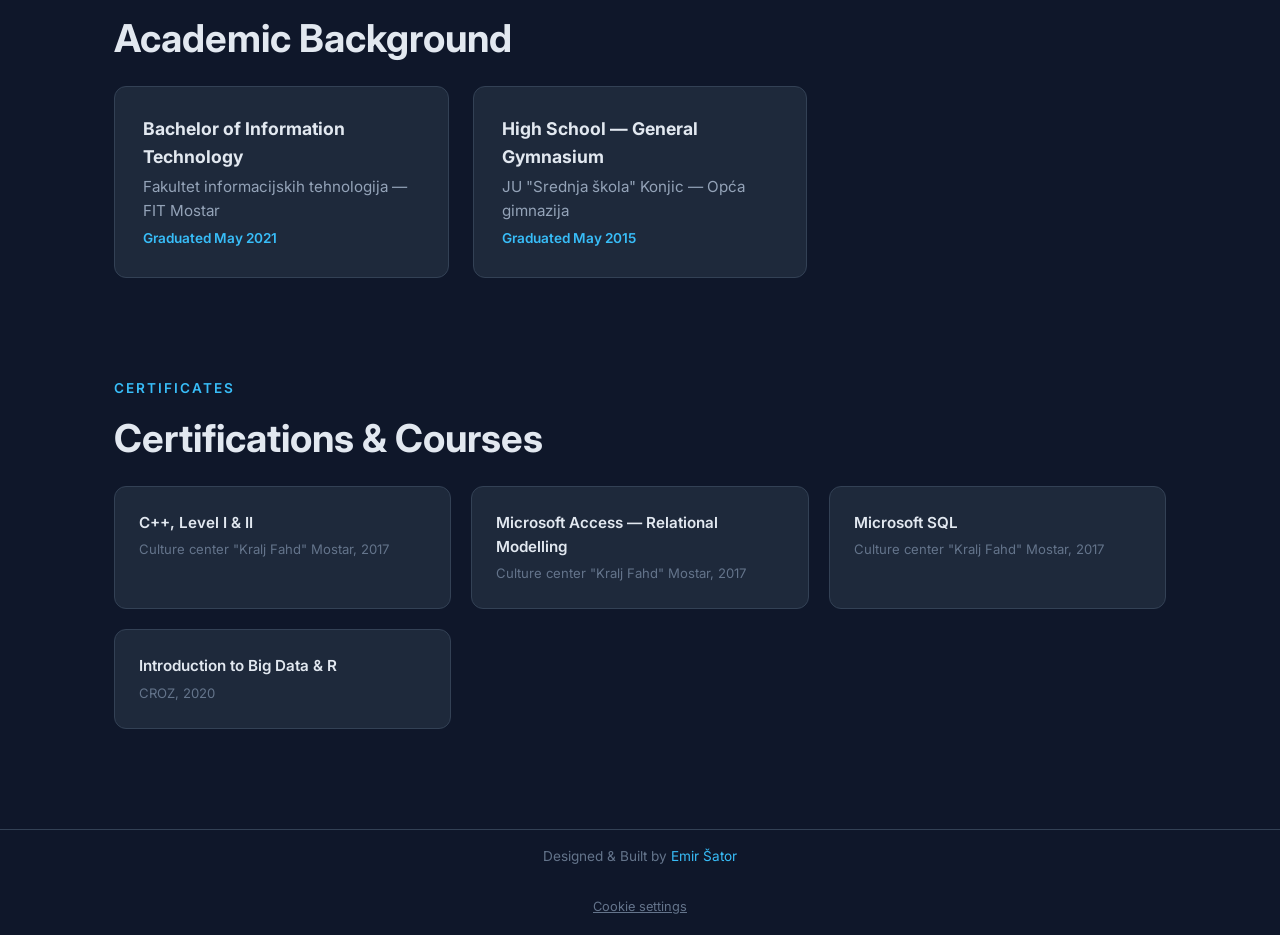
==== commit 27a44646: "translations modifications" ====
--- a/about.html
+++ b/about.html
@@ -48,7 +48,7 @@
       <h1 class="section-title fade-in" data-i18n="about.title">A bit about myself</h1>
       <p class="section-subtitle fade-in" data-i18n-html="about.desc">
         I'm a software developer based in Sarajevo, Bosnia & Herzegovina. I enjoy building
-        reliable software — whether it's a web application, desktop tool, or anything in between.<br><br>Outside of coding, I'm a curious and driven person who loves staying active. You'll often find me on the football pitch, tennis or basketball court, or at the gym — staying competitive keeps me sharp both on and off the screen.
+        reliable software — whether it's a web application, desktop tool, or anything in between.<br><br>Outside of coding, I'm a curious and driven person who enjoys staying active. You'll often find me on the football pitch, tennis or basketball court, or at the gym — that sporting spirit keeps me balanced.
       </p>
     </div>
   </section>
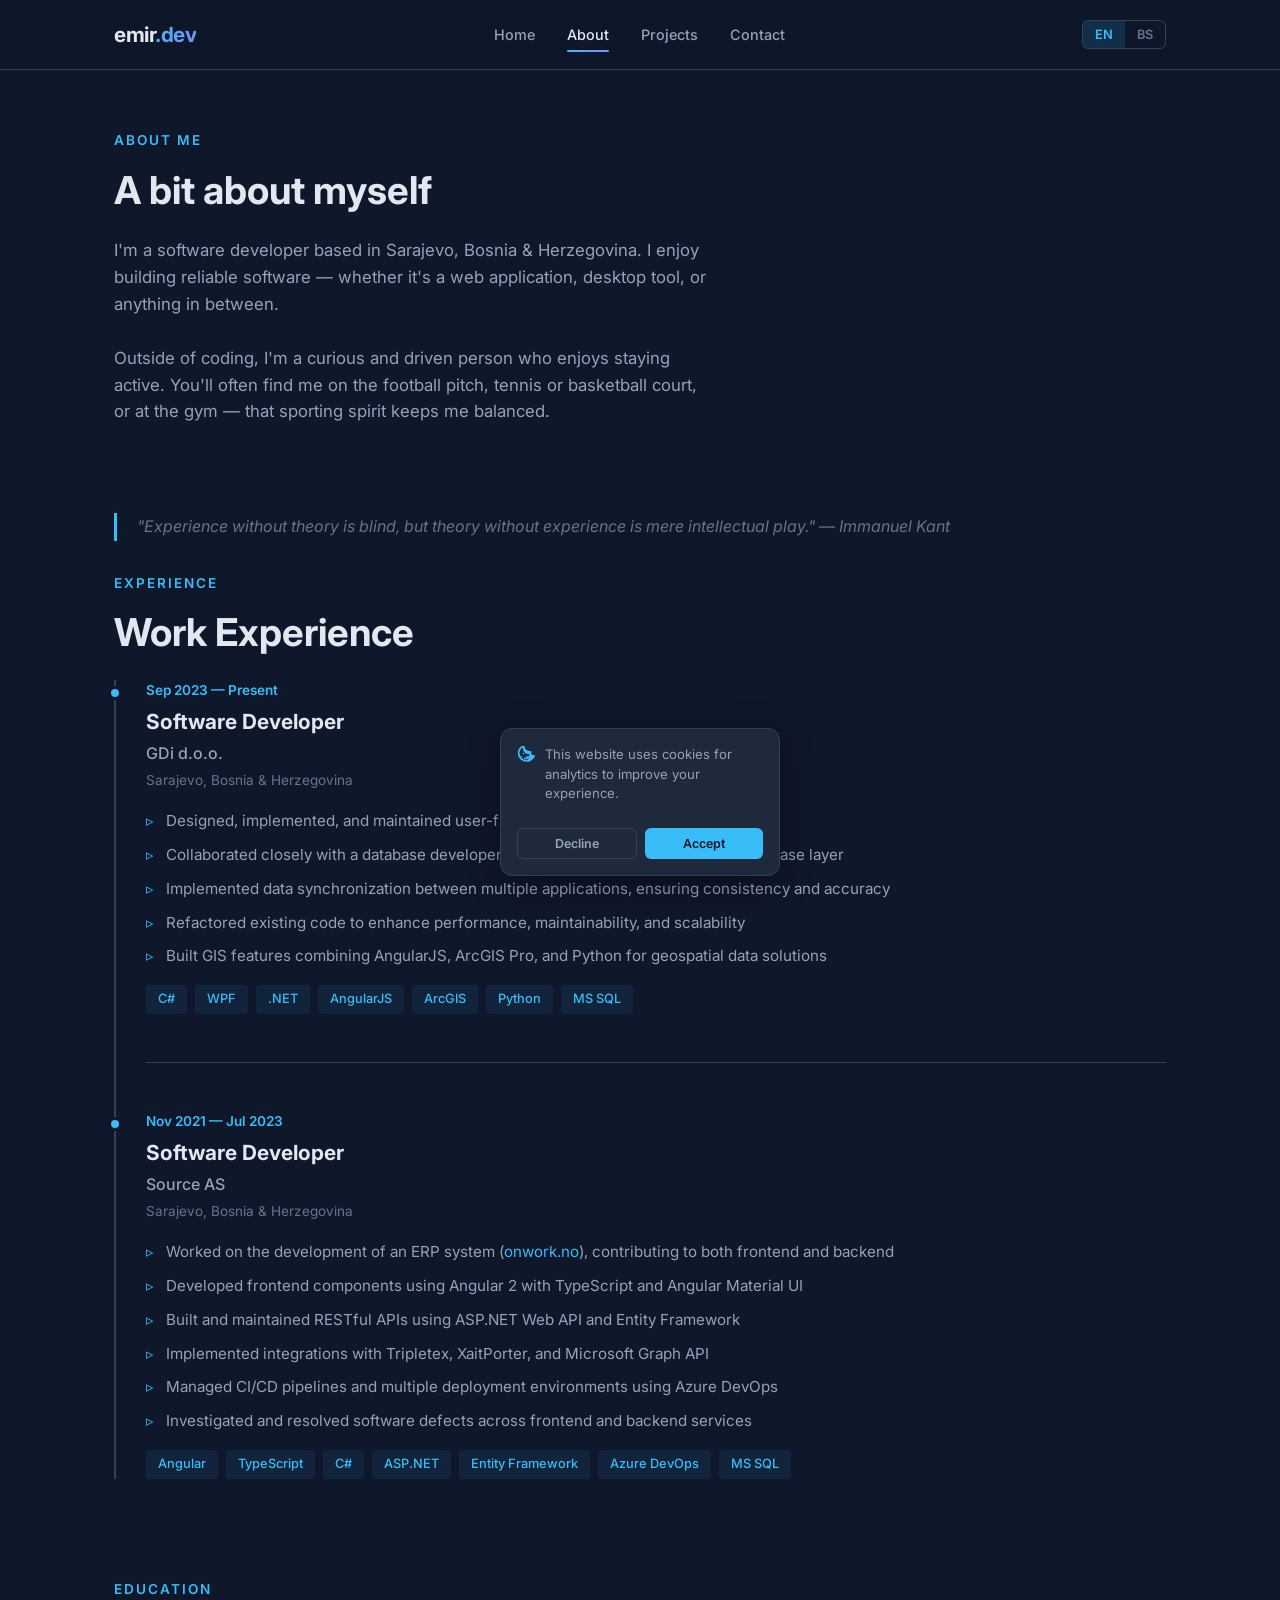
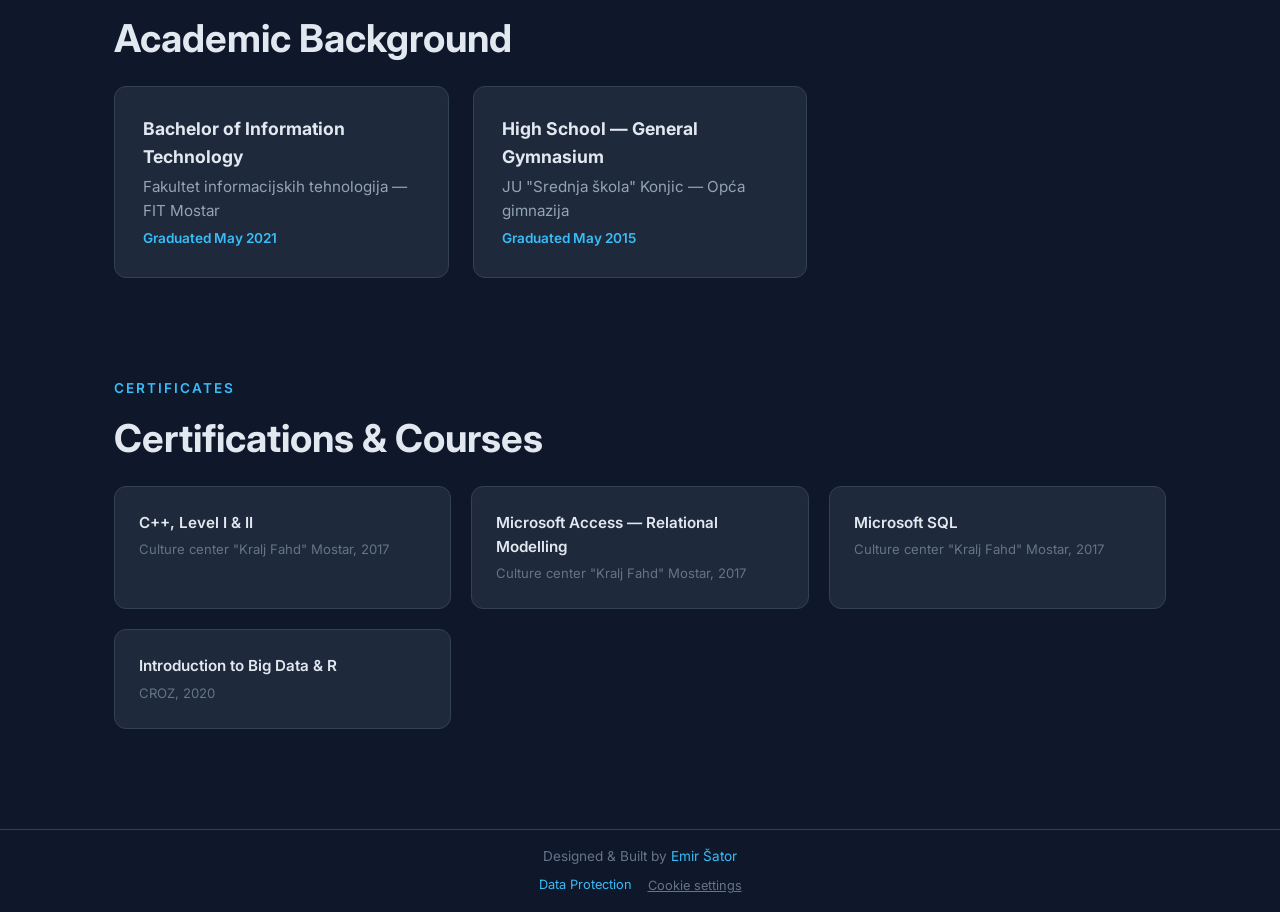
==== commit 9864cc8a: "added zastita podataka page, small style changes" ====
--- a/about.html
+++ b/about.html
@@ -163,6 +163,9 @@
   <footer class="footer">
     <div class="container">
       <p data-i18n-html="footer.credit">Designed & Built by <a href="https://github.com/emir-sator">Emir Šator</a></p>
+      <div class="footer-links">
+        <a href="privacy.html" data-i18n="footer.privacy">Zaštita podataka</a>
+      </div>
     </div>
   </footer>
 
--- a/css/style.css
+++ b/css/style.css
@@ -306,6 +306,13 @@
   margin-top: 50px;
 }
 
+.hero-contact-wrap {
+  display: flex;
+  flex-direction: row;
+  align-items: center;
+  gap: 8px;
+}
+
 .hero-hint {
   font-size: 0.78rem;
   color: var(--text-muted);
@@ -941,11 +948,65 @@
   background: var(--accent-glow);
 }
 
+/* ---------- Privacy ---------- */
+.privacy-content {
+  display: flex;
+  flex-direction: column;
+  gap: 32px;
+  max-width: 800px;
+}
+
+.privacy-block {
+  background: var(--bg-card);
+  border: 1px solid var(--border);
+  border-radius: var(--radius);
+  padding: 28px;
+  transition: all var(--transition);
+}
+
+.privacy-block:hover {
+  border-color: var(--accent);
+}
+
+.privacy-icon {
+  margin-bottom: 16px;
+}
+
+.privacy-block h2 {
+  font-size: 1.15rem;
+  font-weight: 700;
+  margin-bottom: 12px;
+}
+
+.privacy-block p {
+  font-size: 0.92rem;
+  color: var(--text-secondary);
+  line-height: 1.75;
+}
+
 /* ---------- Footer ---------- */
 .footer {
   padding: 16px 0;
   border-top: 1px solid var(--border);
   text-align: center;
+}
+
+.footer-links {
+  display: flex;
+  align-items: center;
+  justify-content: center;
+  gap: 16px;
+  margin-top: 8px;
+}
+
+.footer-links a {
+  font-size: 0.8rem;
+  color: var(--text-muted);
+  transition: color var(--transition);
+}
+
+.footer-links a:hover {
+  color: var(--accent);
 }
 
 .footer p {
@@ -1261,6 +1322,13 @@
     justify-content: center;
   }
 
+  .hero-contact-wrap {
+    flex-direction: column;
+    align-items: center;
+    gap: 4px;
+  }
+
+
   .contact-grid {
     grid-template-columns: 1fr;
   }
